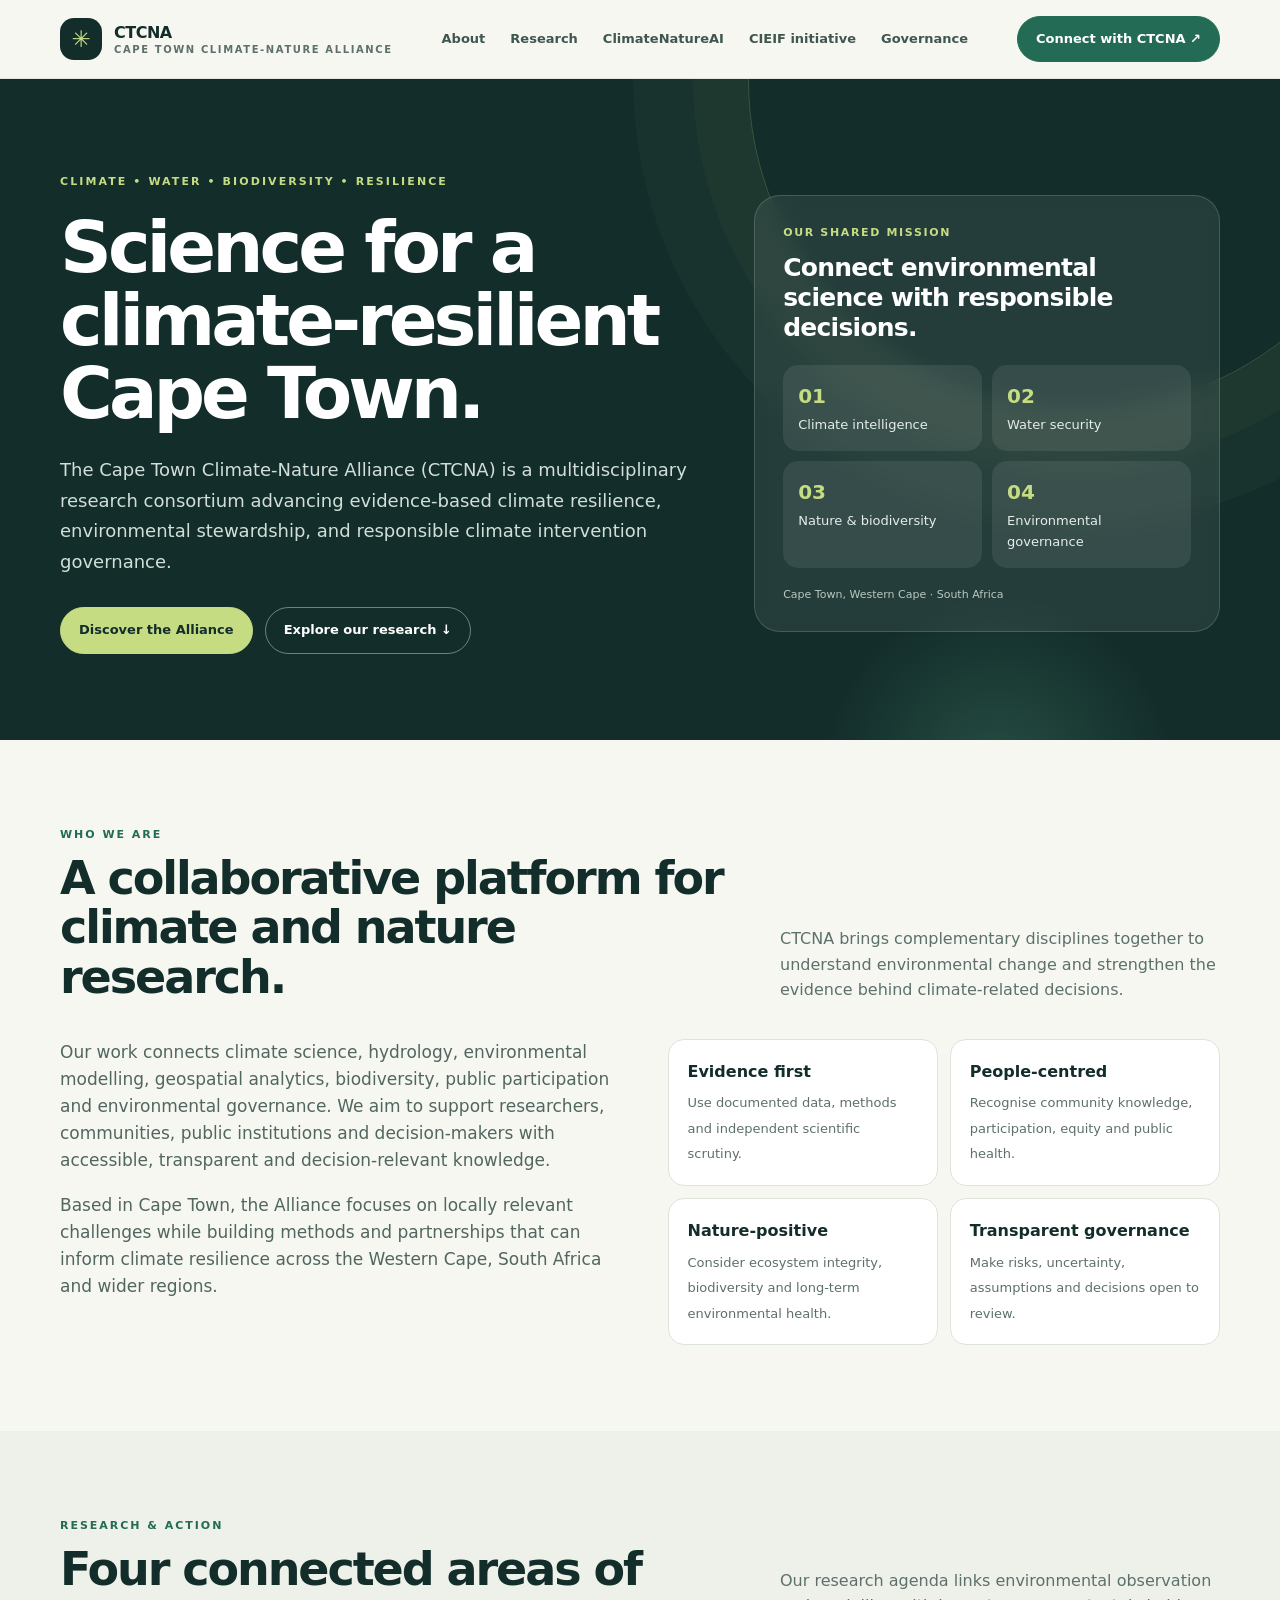
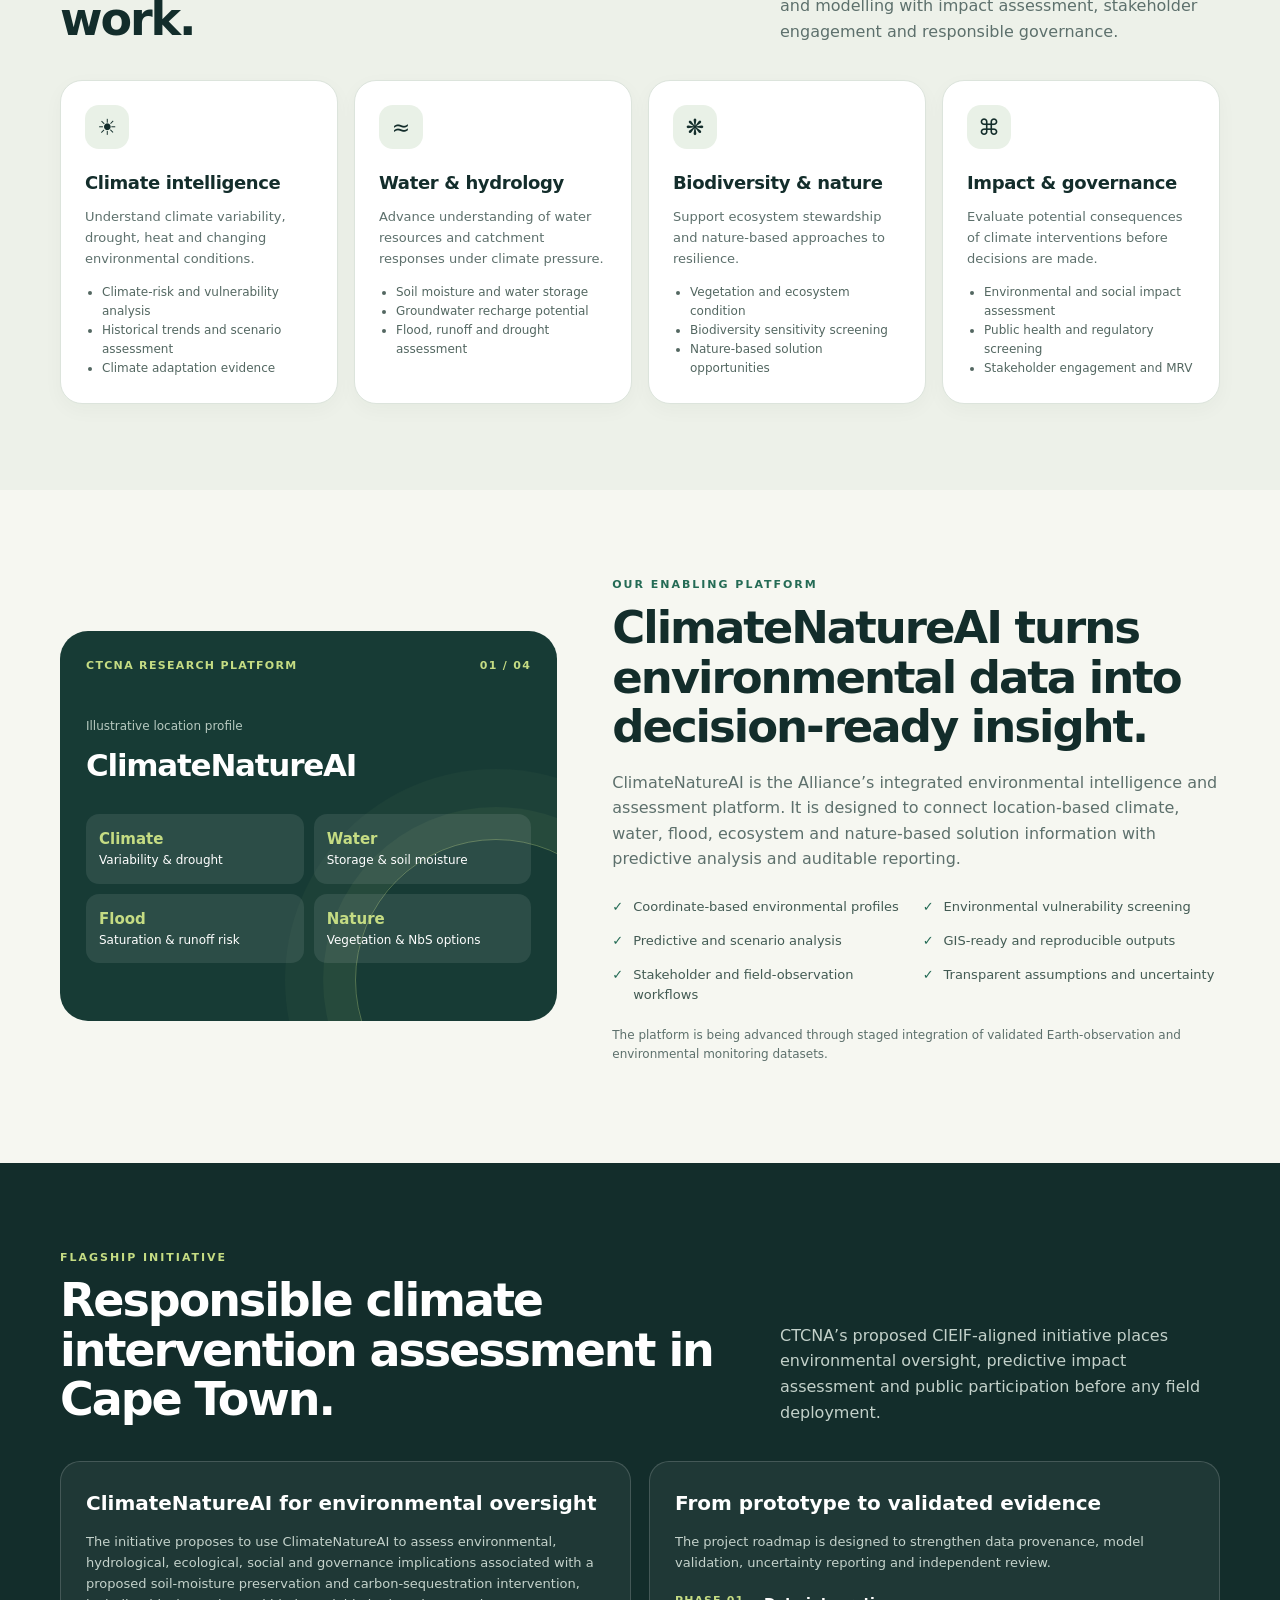
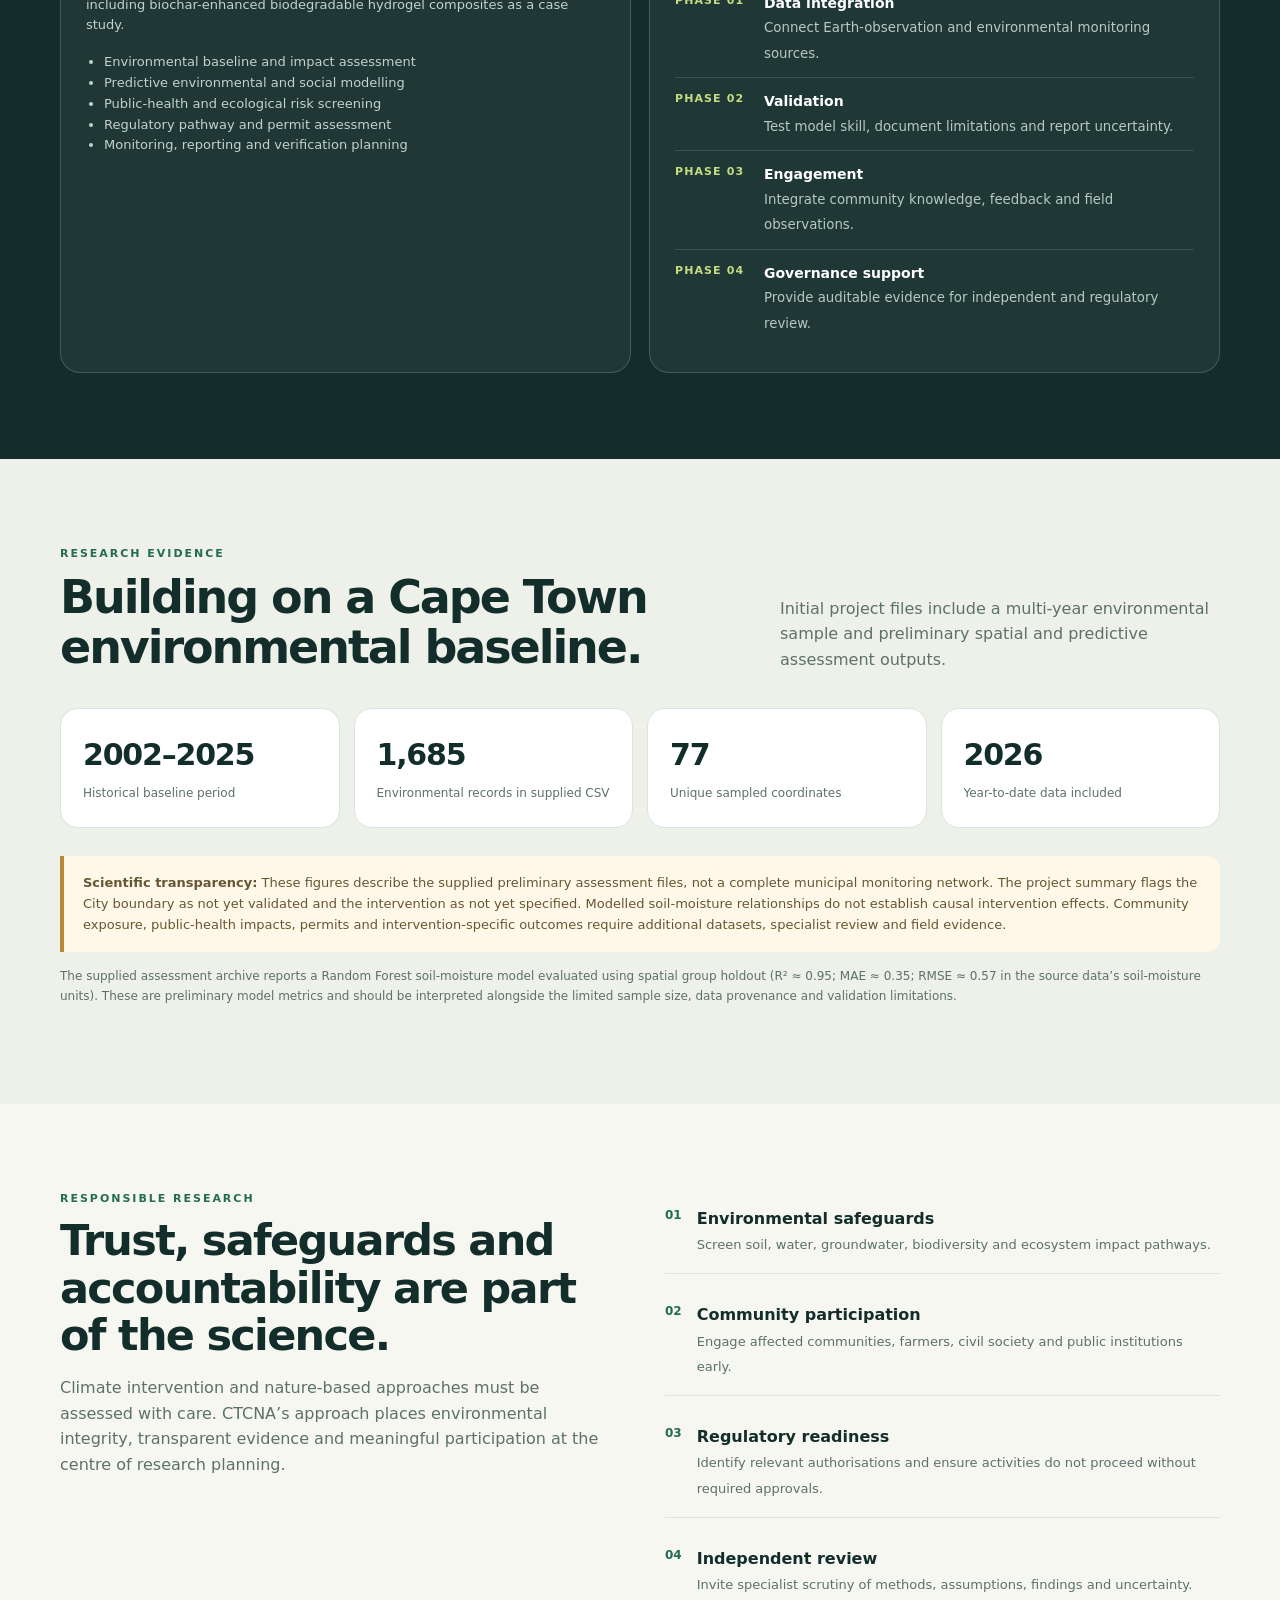
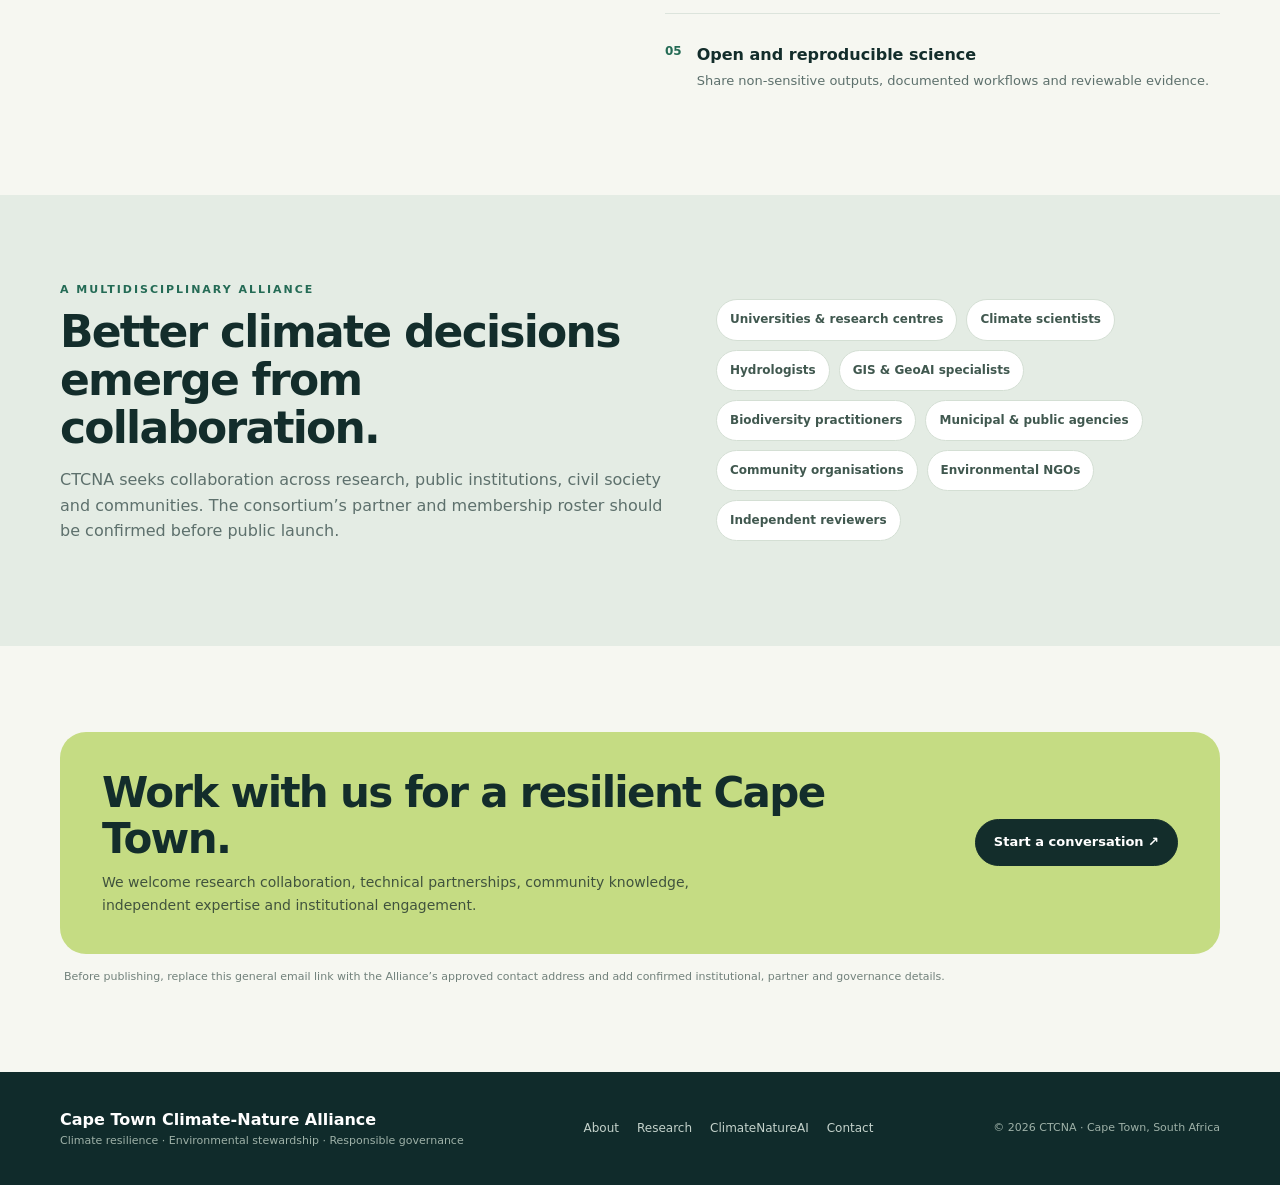
==== index.html @ d1947487 "Add files via upload" ====
<!DOCTYPE html>
<html lang="en">
<head>
<meta charset="utf-8">
<meta name="viewport" content="width=device-width, initial-scale=1">
<meta name="description" content="Cape Town Climate-Nature Alliance — multidisciplinary research for climate resilience, environmental stewardship and responsible climate intervention governance.">
<meta name="theme-color" content="#102b2b">
<title>Cape Town Climate-Nature Alliance (CTCNA)</title>
<link rel="stylesheet" href="style/style.css">
</head>
<body>
<header>
  <div class="container nav">
    <a class="brand" href="#home" aria-label="CTCNA home"><span class="brand-mark">✳</span><span>CTCNA<small>CAPE TOWN CLIMATE-NATURE ALLIANCE</small></span></a>
    <button class="menu-btn" id="menuBtn" aria-label="Open navigation" aria-expanded="false">☰</button>
    <nav class="navlinks" id="navLinks" aria-label="Main navigation">
      <a href="#about">About</a><a href="#research">Research</a><a href="#platform">ClimateNatureAI</a><a href="#project">CIEIF initiative</a><a href="#governance">Governance</a>
    </nav>
    <a class="nav-cta" href="#contact">Connect with CTCNA ↗</a>
  </div>
</header>

<main>
<section class="hero" id="home">
  <div class="container hero-grid">
    <div>
      <div class="eyebrow">Climate • Water • Biodiversity • Resilience</div>
      <h1>Science for a climate-resilient Cape Town.</h1>
      <p>The Cape Town Climate-Nature Alliance (CTCNA) is a multidisciplinary research consortium advancing evidence-based climate resilience, environmental stewardship, and responsible climate intervention governance.</p>
      <div class="hero-actions"><a class="btn light" href="#about">Discover the Alliance</a><a class="btn outline" href="#research">Explore our research ↓</a></div>
    </div>
    <aside class="hero-card" aria-label="Alliance focus areas">
      <div class="mini">Our shared mission</div>
      <h2>Connect environmental science with responsible decisions.</h2>
      <div class="orbit">
        <div><b>01</b>Climate intelligence</div><div><b>02</b>Water security</div>
        <div><b>03</b>Nature & biodiversity</div><div><b>04</b>Environmental governance</div>
      </div>
      <div class="hero-note">Cape Town, Western Cape · South Africa</div>
    </aside>
  </div>
</section>

<section id="about">
  <div class="container">
    <div class="section-head"><div><div class="section-kicker">Who we are</div><h2>A collaborative platform for climate and nature research.</h2></div><p>CTCNA brings complementary disciplines together to understand environmental change and strengthen the evidence behind climate-related decisions.</p></div>
    <div class="intro-grid">
      <div><p>Our work connects climate science, hydrology, environmental modelling, geospatial analytics, biodiversity, public participation and environmental governance. We aim to support researchers, communities, public institutions and decision-makers with accessible, transparent and decision-relevant knowledge.</p><p>Based in Cape Town, the Alliance focuses on locally relevant challenges while building methods and partnerships that can inform climate resilience across the Western Cape, South Africa and wider regions.</p></div>
      <div class="principles">
        <div class="principle"><b>Evidence first</b><span>Use documented data, methods and independent scientific scrutiny.</span></div>
        <div class="principle"><b>People-centred</b><span>Recognise community knowledge, participation, equity and public health.</span></div>
        <div class="principle"><b>Nature-positive</b><span>Consider ecosystem integrity, biodiversity and long-term environmental health.</span></div>
        <div class="principle"><b>Transparent governance</b><span>Make risks, uncertainty, assumptions and decisions open to review.</span></div>
      </div>
    </div>
  </div>
</section>

<section class="pillars" id="research">
  <div class="container">
    <div class="section-head"><div><div class="section-kicker">Research & action</div><h2>Four connected areas of work.</h2></div><p>Our research agenda links environmental observation and modelling with impact assessment, stakeholder engagement and responsible governance.</p></div>
    <div class="cards">
      <article class="card"><div class="card-icon">☀</div><h3>Climate intelligence</h3><p>Understand climate variability, drought, heat and changing environmental conditions.</p><ul><li>Climate-risk and vulnerability analysis</li><li>Historical trends and scenario assessment</li><li>Climate adaptation evidence</li></ul></article>
      <article class="card"><div class="card-icon">≈</div><h3>Water & hydrology</h3><p>Advance understanding of water resources and catchment responses under climate pressure.</p><ul><li>Soil moisture and water storage</li><li>Groundwater recharge potential</li><li>Flood, runoff and drought assessment</li></ul></article>
      <article class="card"><div class="card-icon">❋</div><h3>Biodiversity & nature</h3><p>Support ecosystem stewardship and nature-based approaches to resilience.</p><ul><li>Vegetation and ecosystem condition</li><li>Biodiversity sensitivity screening</li><li>Nature-based solution opportunities</li></ul></article>
      <article class="card"><div class="card-icon">⌘</div><h3>Impact & governance</h3><p>Evaluate potential consequences of climate interventions before decisions are made.</p><ul><li>Environmental and social impact assessment</li><li>Public health and regulatory screening</li><li>Stakeholder engagement and MRV</li></ul></article>
    </div>
  </div>
</section>

<section id="platform">
  <div class="container platform">
    <div class="platform-visual">
      <div class="visual-top"><span>CTCNA research platform</span><span>01 / 04</span></div>
      <div class="coordinate">Illustrative location profile<strong>ClimateNatureAI</strong></div>
      <div class="visual-grid">
        <div><b>Climate</b>Variability & drought</div><div><b>Water</b>Storage & soil moisture</div>
        <div><b>Flood</b>Saturation & runoff risk</div><div><b>Nature</b>Vegetation & NbS options</div>
      </div>
    </div>
    <div class="platform-copy">
      <div class="section-kicker">Our enabling platform</div>
      <h2>ClimateNatureAI turns environmental data into decision-ready insight.</h2>
      <p>ClimateNatureAI is the Alliance’s integrated environmental intelligence and assessment platform. It is designed to connect location-based climate, water, flood, ecosystem and nature-based solution information with predictive analysis and auditable reporting.</p>
      <div class="checklist">
        <div class="check"><i>✓</i><span>Coordinate-based environmental profiles</span></div>
        <div class="check"><i>✓</i><span>Environmental vulnerability screening</span></div>
        <div class="check"><i>✓</i><span>Predictive and scenario analysis</span></div>
        <div class="check"><i>✓</i><span>GIS-ready and reproducible outputs</span></div>
        <div class="check"><i>✓</i><span>Stakeholder and field-observation workflows</span></div>
        <div class="check"><i>✓</i><span>Transparent assumptions and uncertainty</span></div>
      </div>
      <p style="font-size:12px;margin-top:20px">The platform is being advanced through staged integration of validated Earth-observation and environmental monitoring datasets.</p>
    </div>
  </div>
</section>

<section class="project" id="project">
  <div class="container">
    <div class="section-head"><div><div class="section-kicker">Flagship initiative</div><h2>Responsible climate intervention assessment in Cape Town.</h2></div><p>CTCNA’s proposed CIEIF-aligned initiative places environmental oversight, predictive impact assessment and public participation before any field deployment.</p></div>
    <div class="project-grid">
      <div class="project-box">
        <h3>ClimateNatureAI for environmental oversight</h3>
        <p>The initiative proposes to use ClimateNatureAI to assess environmental, hydrological, ecological, social and governance implications associated with a proposed soil-moisture preservation and carbon-sequestration intervention, including biochar-enhanced biodegradable hydrogel composites as a case study.</p>
        <ul><li>Environmental baseline and impact assessment</li><li>Predictive environmental and social modelling</li><li>Public-health and ecological risk screening</li><li>Regulatory pathway and permit assessment</li><li>Monitoring, reporting and verification planning</li></ul>
      </div>
      <div class="project-box">
        <h3>From prototype to validated evidence</h3>
        <p>The project roadmap is designed to strengthen data provenance, model validation, uncertainty reporting and independent review.</p>
        <div class="phase-list">
          <div class="phase"><span>PHASE 01</span><div><b>Data integration</b><small>Connect Earth-observation and environmental monitoring sources.</small></div></div>
          <div class="phase"><span>PHASE 02</span><div><b>Validation</b><small>Test model skill, document limitations and report uncertainty.</small></div></div>
          <div class="phase"><span>PHASE 03</span><div><b>Engagement</b><small>Integrate community knowledge, feedback and field observations.</small></div></div>
          <div class="phase"><span>PHASE 04</span><div><b>Governance support</b><small>Provide auditable evidence for independent and regulatory review.</small></div></div>
        </div>
      </div>
    </div>
  </div>
</section>

<section class="evidence">
  <div class="container">
    <div class="section-head"><div><div class="section-kicker">Research evidence</div><h2>Building on a Cape Town environmental baseline.</h2></div><p>Initial project files include a multi-year environmental sample and preliminary spatial and predictive assessment outputs.</p></div>
    <div class="metrics">
      <div class="metric"><strong>2002–2025</strong><span>Historical baseline period</span></div>
      <div class="metric"><strong>1,685</strong><span>Environmental records in supplied CSV</span></div>
      <div class="metric"><strong>77</strong><span>Unique sampled coordinates</span></div>
      <div class="metric"><strong>2026</strong><span>Year-to-date data included</span></div>
    </div>
    <div class="notice"><b>Scientific transparency:</b> These figures describe the supplied preliminary assessment files, not a complete municipal monitoring network. The project summary flags the City boundary as not yet validated and the intervention as not yet specified. Modelled soil-moisture relationships do not establish causal intervention effects. Community exposure, public-health impacts, permits and intervention-specific outcomes require additional datasets, specialist review and field evidence.</div>
    <p class="evidence-foot">The supplied assessment archive reports a Random Forest soil-moisture model evaluated using spatial group holdout (R² ≈ 0.95; MAE ≈ 0.35; RMSE ≈ 0.57 in the source data’s soil-moisture units). These are preliminary model metrics and should be interpreted alongside the limited sample size, data provenance and validation limitations.</p>
  </div>
</section>

<section id="governance">
  <div class="container governance-grid">
    <div>
      <div class="section-kicker">Responsible research</div>
      <h2>Trust, safeguards and accountability are part of the science.</h2>
      <p>Climate intervention and nature-based approaches must be assessed with care. CTCNA’s approach places environmental integrity, transparent evidence and meaningful participation at the centre of research planning.</p>
    </div>
    <div class="governance-list">
      <div class="gov-item"><div class="gov-num">01</div><div><b>Environmental safeguards</b><span>Screen soil, water, groundwater, biodiversity and ecosystem impact pathways.</span></div></div>
      <div class="gov-item"><div class="gov-num">02</div><div><b>Community participation</b><span>Engage affected communities, farmers, civil society and public institutions early.</span></div></div>
      <div class="gov-item"><div class="gov-num">03</div><div><b>Regulatory readiness</b><span>Identify relevant authorisations and ensure activities do not proceed without required approvals.</span></div></div>
      <div class="gov-item"><div class="gov-num">04</div><div><b>Independent review</b><span>Invite specialist scrutiny of methods, assumptions, findings and uncertainty.</span></div></div>
      <div class="gov-item"><div class="gov-num">05</div><div><b>Open and reproducible science</b><span>Share non-sensitive outputs, documented workflows and reviewable evidence.</span></div></div>
    </div>
  </div>
</section>

<section class="partners">
  <div class="container partner-band">
    <div><div class="section-kicker">A multidisciplinary alliance</div><h2>Better climate decisions emerge from collaboration.</h2><p>CTCNA seeks collaboration across research, public institutions, civil society and communities. The consortium’s partner and membership roster should be confirmed before public launch.</p></div>
    <div class="partner-types"><span>Universities & research centres</span><span>Climate scientists</span><span>Hydrologists</span><span>GIS & GeoAI specialists</span><span>Biodiversity practitioners</span><span>Municipal & public agencies</span><span>Community organisations</span><span>Environmental NGOs</span><span>Independent reviewers</span></div>
  </div>
</section>

<section class="contact" id="contact">
  <div class="container">
    <div class="contact-panel">
      <div><h2>Work with us for a resilient Cape Town.</h2><p>We welcome research collaboration, technical partnerships, community knowledge, independent expertise and institutional engagement.</p></div>
      <a class="btn" href="mailto:?subject=CTCNA%20Research%20Collaboration&body=I%20would%20like%20to%20learn%20more%20about%20the%20Cape%20Town%20Climate-Nature%20Alliance.">Start a conversation ↗</a>
    </div>
    <p style="font-size:11px;color:#71817b;margin:14px 4px 0">Before publishing, replace this general email link with the Alliance’s approved contact address and add confirmed institutional, partner and governance details.</p>
  </div>
</section>
</main>

<footer>
  <div class="container footer-row">
    <div><div class="footer-brand">Cape Town Climate-Nature Alliance</div><div class="footer-small">Climate resilience · Environmental stewardship · Responsible governance</div></div>
    <div class="footer-links"><a href="#about">About</a><a href="#research">Research</a><a href="#platform">ClimateNatureAI</a><a href="#contact">Contact</a></div>
    <div class="footer-small">© <span id="year"></span> CTCNA · Cape Town, South Africa</div>
  </div>
</footer>
<script src="js/app.js" defer></script>
</body>
</html>
---- style/style.css ----
:root{--ink:#132d2b;--muted:#5d706c;--paper:#f6f7f1;--white:#fff;--green:#246b55;--lime:#c5dc83;--blue:#b9d9dc;--line:#dce4dc;--sand:#e9e4d4;--shadow:0 18px 50px rgba(13,43,38,.10);--radius:22px}
*{box-sizing:border-box}html{scroll-behavior:smooth}body{margin:0;background:var(--paper);color:var(--ink);font-family:Inter,ui-sans-serif,system-ui,-apple-system,BlinkMacSystemFont,"Segoe UI",sans-serif;line-height:1.6}a{color:inherit;text-decoration:none}button{font:inherit}.container{width:min(1160px,calc(100% - 44px));margin:auto}
header{position:sticky;top:0;z-index:20;background:rgba(246,247,241,.92);backdrop-filter:blur(14px);border-bottom:1px solid rgba(19,45,43,.09)}
.nav{height:78px;display:flex;align-items:center;justify-content:space-between;gap:24px}.brand{display:flex;align-items:center;gap:12px;font-weight:800;letter-spacing:-.03em}.brand-mark{width:42px;height:42px;border-radius:14px;background:var(--ink);display:grid;place-items:center;color:var(--lime);font-size:23px}.brand small{display:block;font-size:10px;letter-spacing:.16em;color:var(--muted);font-weight:700;margin-top:-3px}.navlinks{display:flex;align-items:center;gap:25px;font-size:13px;font-weight:650;color:#405650}.navlinks a:hover{color:var(--green)}.nav-cta,.btn{display:inline-flex;align-items:center;justify-content:center;padding:12px 18px;border-radius:999px;background:var(--green);color:white;font-weight:750;font-size:13px;border:1px solid var(--green);transition:.2s}.nav-cta:hover,.btn:hover{background:var(--ink);border-color:var(--ink);transform:translateY(-1px)}.menu-btn{display:none;background:none;border:0;color:var(--ink);font-size:25px}
.hero{position:relative;overflow:hidden;background:var(--ink);color:white;padding:94px 0 86px}.hero:before{content:"";position:absolute;width:660px;height:660px;border:1px solid rgba(197,220,131,.22);border-radius:50%;right:-130px;top:-330px;box-shadow:0 0 0 55px rgba(197,220,131,.035),0 0 0 115px rgba(197,220,131,.025)}.hero:after{content:"";position:absolute;width:360px;height:360px;border-radius:50%;background:radial-gradient(circle,rgba(81,151,119,.30),transparent 68%);right:8%;bottom:-210px}.hero-grid{position:relative;z-index:1;display:grid;grid-template-columns:1.15fr .85fr;gap:64px;align-items:center}.eyebrow{font-size:11px;text-transform:uppercase;letter-spacing:.19em;font-weight:800;color:var(--lime)}h1{font-size:clamp(42px,6vw,72px);line-height:1.02;letter-spacing:-.055em;margin:20px 0 24px;max-width:760px}.hero p{font-size:18px;line-height:1.7;color:#d2dfd9;max-width:660px;margin:0 0 30px}.hero-actions{display:flex;gap:12px;flex-wrap:wrap}.btn.light{background:var(--lime);color:var(--ink);border-color:var(--lime)}.btn.outline{background:transparent;border-color:rgba(255,255,255,.4);color:white}.hero-card{background:rgba(255,255,255,.075);border:1px solid rgba(255,255,255,.16);border-radius:26px;padding:28px;backdrop-filter:blur(10px)}.hero-card .mini{color:var(--lime);font-size:11px;text-transform:uppercase;letter-spacing:.15em;font-weight:800}.hero-card h2{font-size:25px;line-height:1.2;margin:12px 0 22px;letter-spacing:-.03em}.orbit{display:grid;grid-template-columns:1fr 1fr;gap:10px}.orbit div{padding:15px;border-radius:15px;background:rgba(255,255,255,.08);font-size:13px;color:#e4eee9}.orbit b{display:block;font-size:20px;color:var(--lime);margin-bottom:3px}.hero-note{font-size:11px;color:#b8c9c0;margin-top:18px}
section{padding:86px 0}.section-kicker{color:var(--green);font-size:11px;letter-spacing:.18em;text-transform:uppercase;font-weight:850}.section-head{display:flex;justify-content:space-between;align-items:end;gap:35px;margin-bottom:36px}.section-head h2{font-size:clamp(30px,4vw,46px);line-height:1.08;letter-spacing:-.045em;margin:10px 0 0;max-width:680px}.section-head p{color:var(--muted);max-width:440px;margin:0}.intro-grid{display:grid;grid-template-columns:1fr 1fr;gap:55px;align-items:start}.intro-grid p{font-size:17px;color:#526660;margin-top:0}.principles{display:grid;grid-template-columns:1fr 1fr;gap:12px}.principle{padding:19px;border:1px solid var(--line);border-radius:16px;background:white}.principle b{display:block;margin-bottom:5px}.principle span{font-size:13px;color:var(--muted)}
.pillars{background:#edf1e9}.cards{display:grid;grid-template-columns:repeat(4,1fr);gap:16px}.card{background:white;border:1px solid var(--line);border-radius:var(--radius);padding:24px;min-height:230px;box-shadow:0 6px 20px rgba(18,45,40,.035)}.card-icon{width:44px;height:44px;display:grid;place-items:center;border-radius:14px;background:#e9f1e7;font-size:22px;margin-bottom:20px}.card h3{font-size:18px;margin:0 0 9px;letter-spacing:-.02em}.card p{font-size:13px;color:var(--muted);margin:0}.card ul{padding-left:17px;margin:13px 0 0;font-size:12px;color:#536761}
.platform{display:grid;grid-template-columns:.9fr 1.1fr;gap:55px;align-items:center}.platform-visual{background:#173b35;border-radius:28px;padding:26px;color:white;min-height:390px;position:relative;overflow:hidden}.platform-visual:after{content:"";position:absolute;width:280px;height:280px;border:1px solid rgba(197,220,131,.35);border-radius:50%;right:-80px;bottom:-100px;box-shadow:0 0 0 32px rgba(197,220,131,.05),0 0 0 70px rgba(197,220,131,.035)}.visual-top{display:flex;justify-content:space-between;color:#c5dc83;font-size:11px;letter-spacing:.12em;text-transform:uppercase;font-weight:800}.coordinate{margin-top:42px;font-size:12px;color:#b7c9c0}.coordinate strong{display:block;font-size:31px;color:white;letter-spacing:-.04em;margin-top:5px}.visual-grid{display:grid;grid-template-columns:1fr 1fr;gap:10px;margin-top:24px;position:relative;z-index:1}.visual-grid div{padding:13px;background:rgba(255,255,255,.09);border-radius:13px;font-size:12px}.visual-grid b{display:block;color:var(--lime);font-size:15px}.platform-copy h2{font-size:clamp(30px,4vw,45px);letter-spacing:-.045em;line-height:1.1;margin:10px 0 18px}.platform-copy>p{color:var(--muted)}.checklist{display:grid;grid-template-columns:1fr 1fr;gap:13px;margin-top:25px}.check{display:flex;gap:10px;font-size:13px;color:#425a53}.check i{font-style:normal;color:var(--green);font-weight:900}
.project{background:var(--ink);color:white}.project .section-kicker{color:var(--lime)}.project .section-head p{color:#c3d1ca}.project-grid{display:grid;grid-template-columns:1fr 1fr;gap:18px}.project-box{border:1px solid rgba(255,255,255,.16);background:rgba(255,255,255,.055);border-radius:20px;padding:25px}.project-box h3{margin:0 0 10px;font-size:20px}.project-box p,.project-box li{color:#c4d2cb;font-size:13px}.project-box ul{padding-left:18px;margin-bottom:0}.phase-list{display:grid;gap:12px;margin-top:18px}.phase{display:grid;grid-template-columns:74px 1fr;gap:15px;padding-bottom:12px;border-bottom:1px solid rgba(255,255,255,.13)}.phase:last-child{border:0}.phase span{font-size:11px;color:var(--lime);font-weight:800;letter-spacing:.1em}.phase b{display:block;font-size:14px}.phase small{color:#b7c9c0}
.evidence{background:#edf1e9}.metrics{display:grid;grid-template-columns:repeat(4,1fr);gap:14px;margin:28px 0}.metric{background:white;border:1px solid var(--line);border-radius:18px;padding:22px}.metric strong{font-size:30px;letter-spacing:-.04em;display:block}.metric span{font-size:12px;color:var(--muted)}.notice{border-left:4px solid #b68a3a;background:#fff8e8;padding:17px 19px;border-radius:0 14px 14px 0;color:#675633;font-size:13px}.evidence-foot{font-size:12px;color:var(--muted);margin-top:15px}
.governance-grid{display:grid;grid-template-columns:1fr 1fr;gap:50px}.governance-grid h2{font-size:clamp(30px,4vw,43px);line-height:1.1;letter-spacing:-.04em;margin:10px 0 16px}.governance-grid p{color:var(--muted)}.governance-list{display:grid;gap:12px}.gov-item{display:flex;gap:15px;padding:16px 0;border-bottom:1px solid var(--line)}.gov-item:last-child{border:0}.gov-num{font-size:12px;color:var(--green);font-weight:900}.gov-item b{display:block}.gov-item span{font-size:13px;color:var(--muted)}
.partners{background:#e4ece4}.partner-band{display:grid;grid-template-columns:1.1fr .9fr;gap:40px;align-items:center}.partner-band h2{font-size:clamp(30px,4vw,44px);line-height:1.08;letter-spacing:-.04em;margin:10px 0}.partner-band p{color:var(--muted)}.partner-types{display:flex;flex-wrap:wrap;gap:9px}.partner-types span{background:white;border:1px solid #d4dfd4;padding:10px 13px;border-radius:999px;font-size:12px;font-weight:700;color:#40584f}
.contact{background:#f6f7f1}.contact-panel{background:var(--lime);border-radius:26px;padding:38px 42px;display:flex;justify-content:space-between;gap:30px;align-items:center}.contact-panel h2{font-size:clamp(28px,4vw,42px);letter-spacing:-.04em;line-height:1.1;margin:0 0 9px}.contact-panel p{margin:0;color:#40533d;max-width:600px;font-size:14px}.contact-panel .btn{background:var(--ink);border-color:var(--ink);white-space:nowrap}
footer{background:#102b2b;color:#c4d2cb;padding:35px 0}.footer-row{display:flex;justify-content:space-between;gap:25px;align-items:center}.footer-brand{font-weight:800;color:white}.footer-small{font-size:11px;color:#9eb1a8}.footer-links{display:flex;gap:18px;font-size:12px}.footer-links a:hover{color:var(--lime)}
@media(max-width:900px){.hero-grid,.platform,.intro-grid,.governance-grid,.partner-band{grid-template-columns:1fr}.hero-grid{gap:35px}.cards{grid-template-columns:repeat(2,1fr)}.section-head{display:block}.section-head p{margin-top:15px}.hero-card{max-width:600px}.platform-visual{min-height:330px}.contact-panel{align-items:flex-start;flex-direction:column}}
@media(max-width:650px){.container{width:min(100% - 30px,1160px)}.nav{height:68px}.menu-btn{display:block}.navlinks{display:none;position:absolute;top:68px;left:0;right:0;padding:20px 22px 24px;background:var(--paper);border-bottom:1px solid var(--line);flex-direction:column;align-items:flex-start;gap:17px}.navlinks.open{display:flex}.nav-cta{display:none}.hero{padding:70px 0 62px}.hero p{font-size:16px}.hero-card{padding:21px}.cards{grid-template-columns:1fr}.card{min-height:auto}.metrics{grid-template-columns:1fr 1fr}.checklist{grid-template-columns:1fr}.project-grid{grid-template-columns:1fr}.contact-panel{padding:28px 23px}.footer-row{align-items:flex-start;flex-direction:column}.orbit{gap:8px}.orbit div{padding:12px}}
@media(prefers-reduced-motion:reduce){html{scroll-behavior:auto}*{transition:none!important}}
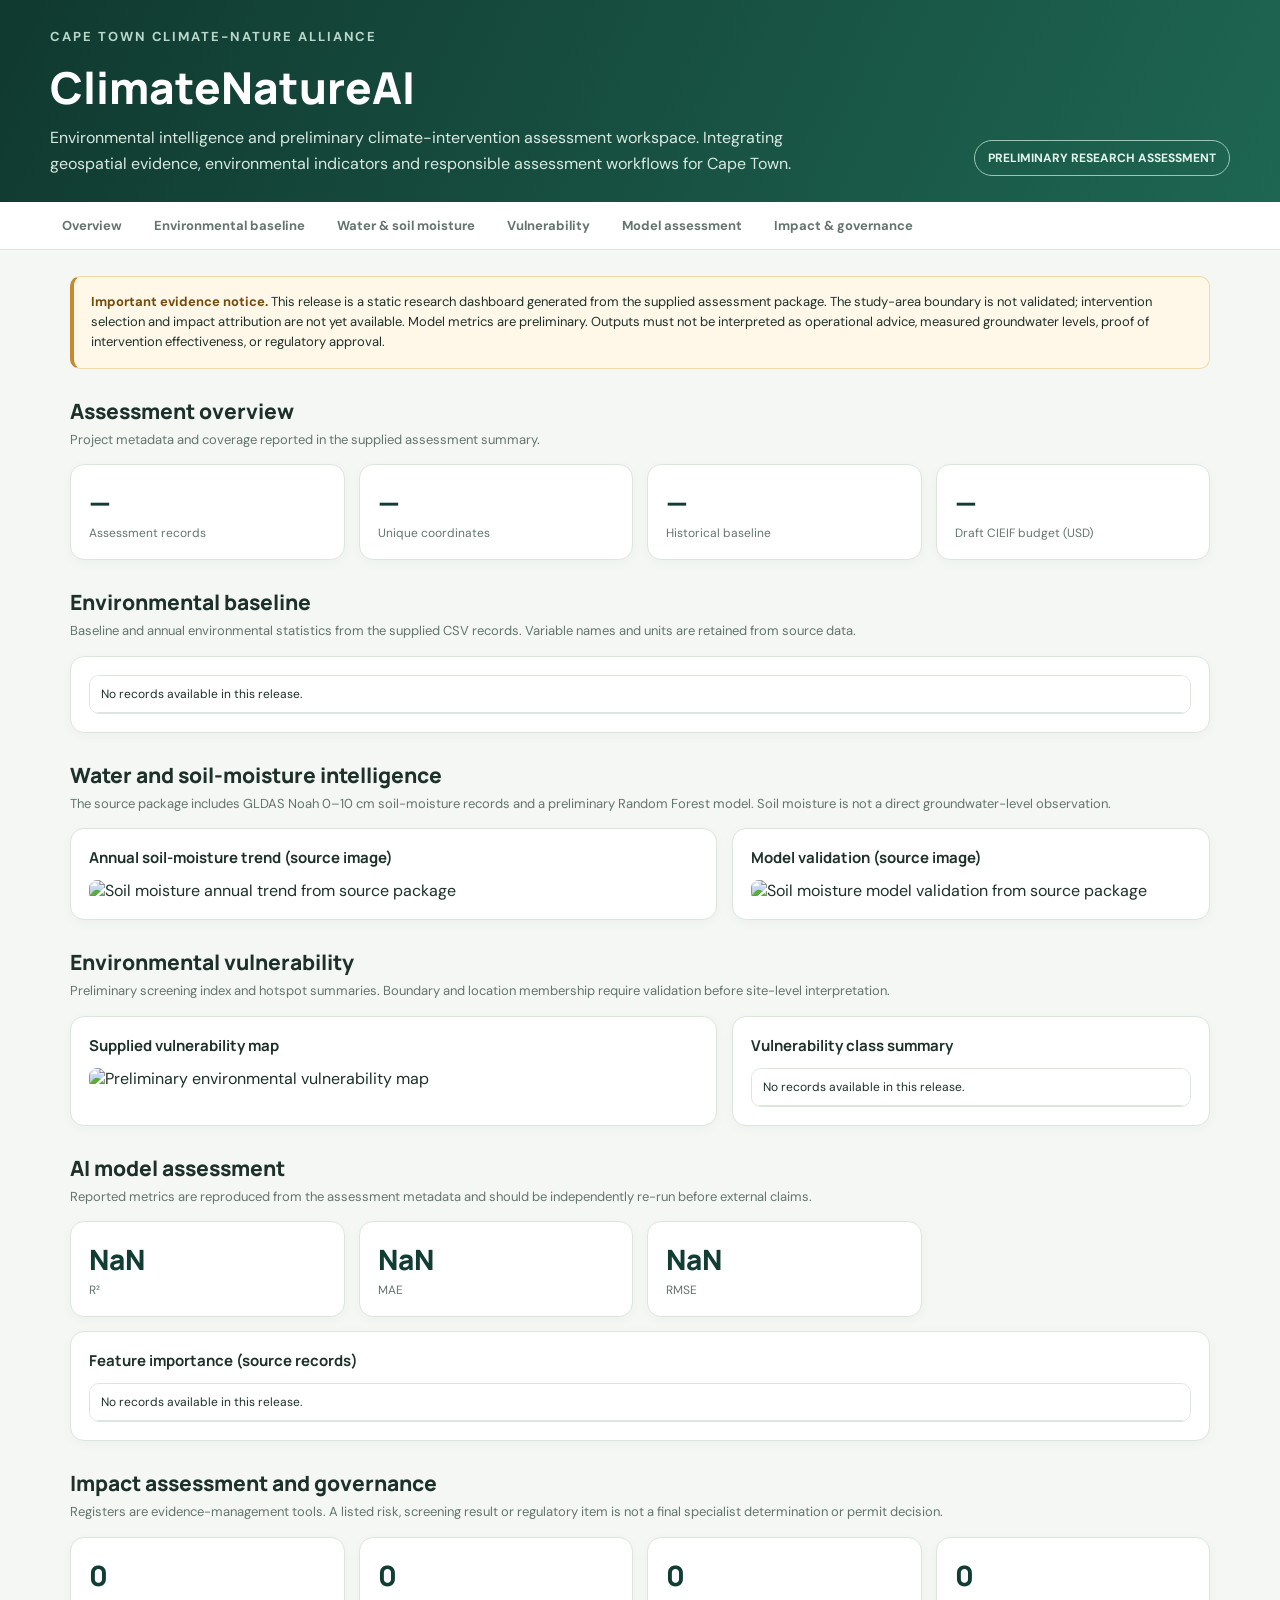
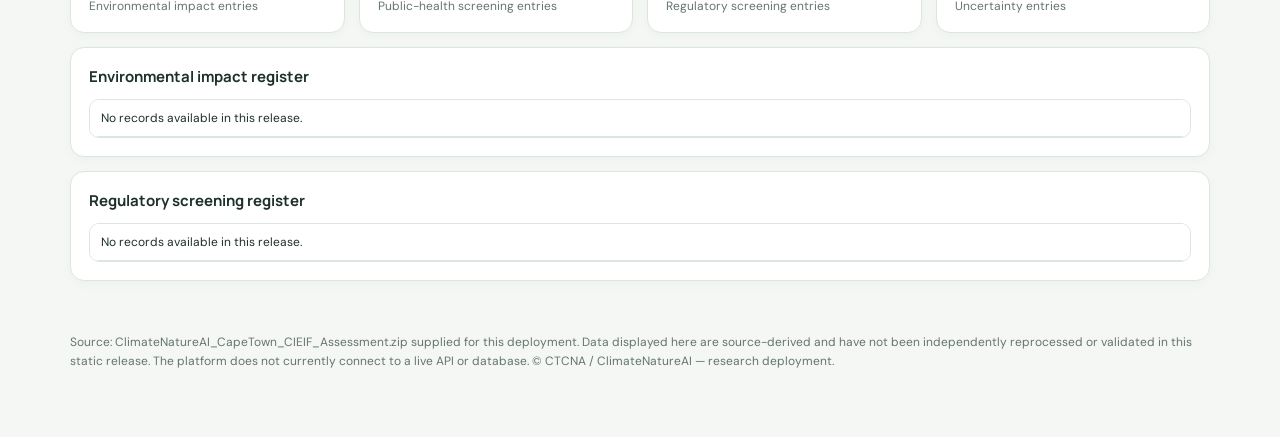
==== commit 4ad97d9d: "Add files via upload" ====
--- a/index.html
+++ b/index.html
@@ -1,179 +1,65 @@
-<!DOCTYPE html>
+<!doctype html>
 <html lang="en">
 <head>
-<meta charset="utf-8">
-<meta name="viewport" content="width=device-width, initial-scale=1">
-<meta name="description" content="Cape Town Climate-Nature Alliance — multidisciplinary research for climate resilience, environmental stewardship and responsible climate intervention governance.">
-<meta name="theme-color" content="#102b2b">
-<title>Cape Town Climate-Nature Alliance (CTCNA)</title>
-<link rel="stylesheet" href="style/style.css">
+<meta charset="utf-8"><meta name="viewport" content="width=device-width, initial-scale=1">
+<title>ClimateNatureAI | CTCNA Environmental Assessment</title>
+<meta name="description" content="Preliminary environmental assessment workspace for the Cape Town Climate-Nature Alliance.">
+<link rel="preconnect" href="https://fonts.googleapis.com">
+<link href="https://fonts.googleapis.com/css2?family=DM+Sans:wght@400;500;600;700&family=Manrope:wght@600;700;800&display=swap" rel="stylesheet">
+<script src="https://cdn.jsdelivr.net/npm/chart.js"></script>
+<style>
+:root{--forest:#123d32;--green:#24765f;--teal:#42a58a;--ink:#1d302a;--muted:#64756e;--paper:#f4f7f4;--line:#dce6df;--white:#fff;--amber:#9b6414}
+*{box-sizing:border-box}body{margin:0;background:var(--paper);color:var(--ink);font-family:"DM Sans",sans-serif}header{background:linear-gradient(115deg,#10392f,#1e6652);color:#fff;padding:28px max(22px,calc((100vw - 1180px)/2)) 26px}
+.brand{font-size:13px;letter-spacing:.15em;text-transform:uppercase;color:#b9d8cb;font-weight:700}.hero{display:flex;justify-content:space-between;gap:24px;align-items:end;flex-wrap:wrap}.hero h1{font:800 clamp(28px,4vw,44px) Manrope;margin:12px 0 8px}.hero p{max-width:760px;color:#d9e9e1;line-height:1.6;margin:0}.status{border:1px solid #9bc8b6;border-radius:999px;padding:9px 13px;color:#e4f3eb;font-size:12px;font-weight:700}
+nav{background:#fff;border-bottom:1px solid var(--line);padding:0 max(22px,calc((100vw - 1180px)/2));display:flex;gap:8px;overflow:auto}nav a{padding:15px 12px;color:var(--muted);text-decoration:none;white-space:nowrap;font-size:13px;font-weight:700}nav a:hover{color:var(--green)}
+main{max-width:1180px;margin:26px auto;padding:0 20px}.notice{background:#fff8e9;border:1px solid #f0d9a9;border-left:4px solid #c48a2e;border-radius:10px;padding:15px 17px;line-height:1.55;margin-bottom:20px;font-size:13px}.notice strong{color:#754a0c}
+.grid{display:grid;grid-template-columns:repeat(4,1fr);gap:14px}.metric,.panel{background:#fff;border:1px solid var(--line);border-radius:14px;padding:18px;box-shadow:0 3px 12px #173d2b08}.metric .value{font:800 28px Manrope;color:var(--forest)}.metric .label{font-size:12px;color:var(--muted);margin-top:4px}.section{margin:28px 0}.section h2{font:800 21px Manrope;margin:0 0 5px}.sub{color:var(--muted);font-size:13px;margin:0 0 15px;line-height:1.5}.two{display:grid;grid-template-columns:1.15fr .85fr;gap:15px}.panel h3{font:700 15px Manrope;margin:0 0 12px}.panel img{max-width:100%;height:auto;border-radius:8px}.chart-wrap{height:300px}.table-wrap{overflow:auto;max-height:430px;border:1px solid var(--line);border-radius:10px}table{border-collapse:collapse;width:100%;font-size:12px;background:white}th,td{padding:10px 11px;border-bottom:1px solid var(--line);text-align:left;vertical-align:top}th{background:#edf4ef;color:#28483b;position:sticky;top:0}td{max-width:320px;overflow-wrap:anywhere}.tag{display:inline-block;padding:5px 8px;border-radius:99px;background:#edf5f0;color:#24634f;font-size:11px;font-weight:700}.muted{color:var(--muted)}.footer{padding:24px 0 40px;color:var(--muted);font-size:12px;line-height:1.6}
+@media(max-width:850px){.grid{grid-template-columns:repeat(2,1fr)}.two{grid-template-columns:1fr}}@media(max-width:480px){.grid{grid-template-columns:1fr 1fr}.metric{padding:13px}.metric .value{font-size:22px}}
+</style>
 </head>
 <body>
-<header>
-  <div class="container nav">
-    <a class="brand" href="#home" aria-label="CTCNA home"><span class="brand-mark">✳</span><span>CTCNA<small>CAPE TOWN CLIMATE-NATURE ALLIANCE</small></span></a>
-    <button class="menu-btn" id="menuBtn" aria-label="Open navigation" aria-expanded="false">☰</button>
-    <nav class="navlinks" id="navLinks" aria-label="Main navigation">
-      <a href="#about">About</a><a href="#research">Research</a><a href="#platform">ClimateNatureAI</a><a href="#project">CIEIF initiative</a><a href="#governance">Governance</a>
-    </nav>
-    <a class="nav-cta" href="#contact">Connect with CTCNA ↗</a>
-  </div>
-</header>
-
+<header><div class="brand">Cape Town Climate-Nature Alliance</div><div class="hero"><div><h1>ClimateNatureAI</h1><p>Environmental intelligence and preliminary climate-intervention assessment workspace. Integrating geospatial evidence, environmental indicators and responsible assessment workflows for Cape Town.</p></div><div class="status">PRELIMINARY RESEARCH ASSESSMENT</div></div></header>
+<nav><a href="#overview">Overview</a><a href="#baseline">Environmental baseline</a><a href="#water">Water & soil moisture</a><a href="#vulnerability">Vulnerability</a><a href="#model">Model assessment</a><a href="#governance">Impact & governance</a></nav>
 <main>
-<section class="hero" id="home">
-  <div class="container hero-grid">
-    <div>
-      <div class="eyebrow">Climate • Water • Biodiversity • Resilience</div>
-      <h1>Science for a climate-resilient Cape Town.</h1>
-      <p>The Cape Town Climate-Nature Alliance (CTCNA) is a multidisciplinary research consortium advancing evidence-based climate resilience, environmental stewardship, and responsible climate intervention governance.</p>
-      <div class="hero-actions"><a class="btn light" href="#about">Discover the Alliance</a><a class="btn outline" href="#research">Explore our research ↓</a></div>
-    </div>
-    <aside class="hero-card" aria-label="Alliance focus areas">
-      <div class="mini">Our shared mission</div>
-      <h2>Connect environmental science with responsible decisions.</h2>
-      <div class="orbit">
-        <div><b>01</b>Climate intelligence</div><div><b>02</b>Water security</div>
-        <div><b>03</b>Nature & biodiversity</div><div><b>04</b>Environmental governance</div>
-      </div>
-      <div class="hero-note">Cape Town, Western Cape · South Africa</div>
-    </aside>
-  </div>
-</section>
-
-<section id="about">
-  <div class="container">
-    <div class="section-head"><div><div class="section-kicker">Who we are</div><h2>A collaborative platform for climate and nature research.</h2></div><p>CTCNA brings complementary disciplines together to understand environmental change and strengthen the evidence behind climate-related decisions.</p></div>
-    <div class="intro-grid">
-      <div><p>Our work connects climate science, hydrology, environmental modelling, geospatial analytics, biodiversity, public participation and environmental governance. We aim to support researchers, communities, public institutions and decision-makers with accessible, transparent and decision-relevant knowledge.</p><p>Based in Cape Town, the Alliance focuses on locally relevant challenges while building methods and partnerships that can inform climate resilience across the Western Cape, South Africa and wider regions.</p></div>
-      <div class="principles">
-        <div class="principle"><b>Evidence first</b><span>Use documented data, methods and independent scientific scrutiny.</span></div>
-        <div class="principle"><b>People-centred</b><span>Recognise community knowledge, participation, equity and public health.</span></div>
-        <div class="principle"><b>Nature-positive</b><span>Consider ecosystem integrity, biodiversity and long-term environmental health.</span></div>
-        <div class="principle"><b>Transparent governance</b><span>Make risks, uncertainty, assumptions and decisions open to review.</span></div>
-      </div>
-    </div>
-  </div>
-</section>
-
-<section class="pillars" id="research">
-  <div class="container">
-    <div class="section-head"><div><div class="section-kicker">Research & action</div><h2>Four connected areas of work.</h2></div><p>Our research agenda links environmental observation and modelling with impact assessment, stakeholder engagement and responsible governance.</p></div>
-    <div class="cards">
-      <article class="card"><div class="card-icon">☀</div><h3>Climate intelligence</h3><p>Understand climate variability, drought, heat and changing environmental conditions.</p><ul><li>Climate-risk and vulnerability analysis</li><li>Historical trends and scenario assessment</li><li>Climate adaptation evidence</li></ul></article>
-      <article class="card"><div class="card-icon">≈</div><h3>Water & hydrology</h3><p>Advance understanding of water resources and catchment responses under climate pressure.</p><ul><li>Soil moisture and water storage</li><li>Groundwater recharge potential</li><li>Flood, runoff and drought assessment</li></ul></article>
-      <article class="card"><div class="card-icon">❋</div><h3>Biodiversity & nature</h3><p>Support ecosystem stewardship and nature-based approaches to resilience.</p><ul><li>Vegetation and ecosystem condition</li><li>Biodiversity sensitivity screening</li><li>Nature-based solution opportunities</li></ul></article>
-      <article class="card"><div class="card-icon">⌘</div><h3>Impact & governance</h3><p>Evaluate potential consequences of climate interventions before decisions are made.</p><ul><li>Environmental and social impact assessment</li><li>Public health and regulatory screening</li><li>Stakeholder engagement and MRV</li></ul></article>
-    </div>
-  </div>
-</section>
-
-<section id="platform">
-  <div class="container platform">
-    <div class="platform-visual">
-      <div class="visual-top"><span>CTCNA research platform</span><span>01 / 04</span></div>
-      <div class="coordinate">Illustrative location profile<strong>ClimateNatureAI</strong></div>
-      <div class="visual-grid">
-        <div><b>Climate</b>Variability & drought</div><div><b>Water</b>Storage & soil moisture</div>
-        <div><b>Flood</b>Saturation & runoff risk</div><div><b>Nature</b>Vegetation & NbS options</div>
-      </div>
-    </div>
-    <div class="platform-copy">
-      <div class="section-kicker">Our enabling platform</div>
-      <h2>ClimateNatureAI turns environmental data into decision-ready insight.</h2>
-      <p>ClimateNatureAI is the Alliance’s integrated environmental intelligence and assessment platform. It is designed to connect location-based climate, water, flood, ecosystem and nature-based solution information with predictive analysis and auditable reporting.</p>
-      <div class="checklist">
-        <div class="check"><i>✓</i><span>Coordinate-based environmental profiles</span></div>
-        <div class="check"><i>✓</i><span>Environmental vulnerability screening</span></div>
-        <div class="check"><i>✓</i><span>Predictive and scenario analysis</span></div>
-        <div class="check"><i>✓</i><span>GIS-ready and reproducible outputs</span></div>
-        <div class="check"><i>✓</i><span>Stakeholder and field-observation workflows</span></div>
-        <div class="check"><i>✓</i><span>Transparent assumptions and uncertainty</span></div>
-      </div>
-      <p style="font-size:12px;margin-top:20px">The platform is being advanced through staged integration of validated Earth-observation and environmental monitoring datasets.</p>
-    </div>
-  </div>
-</section>
-
-<section class="project" id="project">
-  <div class="container">
-    <div class="section-head"><div><div class="section-kicker">Flagship initiative</div><h2>Responsible climate intervention assessment in Cape Town.</h2></div><p>CTCNA’s proposed CIEIF-aligned initiative places environmental oversight, predictive impact assessment and public participation before any field deployment.</p></div>
-    <div class="project-grid">
-      <div class="project-box">
-        <h3>ClimateNatureAI for environmental oversight</h3>
-        <p>The initiative proposes to use ClimateNatureAI to assess environmental, hydrological, ecological, social and governance implications associated with a proposed soil-moisture preservation and carbon-sequestration intervention, including biochar-enhanced biodegradable hydrogel composites as a case study.</p>
-        <ul><li>Environmental baseline and impact assessment</li><li>Predictive environmental and social modelling</li><li>Public-health and ecological risk screening</li><li>Regulatory pathway and permit assessment</li><li>Monitoring, reporting and verification planning</li></ul>
-      </div>
-      <div class="project-box">
-        <h3>From prototype to validated evidence</h3>
-        <p>The project roadmap is designed to strengthen data provenance, model validation, uncertainty reporting and independent review.</p>
-        <div class="phase-list">
-          <div class="phase"><span>PHASE 01</span><div><b>Data integration</b><small>Connect Earth-observation and environmental monitoring sources.</small></div></div>
-          <div class="phase"><span>PHASE 02</span><div><b>Validation</b><small>Test model skill, document limitations and report uncertainty.</small></div></div>
-          <div class="phase"><span>PHASE 03</span><div><b>Engagement</b><small>Integrate community knowledge, feedback and field observations.</small></div></div>
-          <div class="phase"><span>PHASE 04</span><div><b>Governance support</b><small>Provide auditable evidence for independent and regulatory review.</small></div></div>
-        </div>
-      </div>
-    </div>
-  </div>
-</section>
-
-<section class="evidence">
-  <div class="container">
-    <div class="section-head"><div><div class="section-kicker">Research evidence</div><h2>Building on a Cape Town environmental baseline.</h2></div><p>Initial project files include a multi-year environmental sample and preliminary spatial and predictive assessment outputs.</p></div>
-    <div class="metrics">
-      <div class="metric"><strong>2002–2025</strong><span>Historical baseline period</span></div>
-      <div class="metric"><strong>1,685</strong><span>Environmental records in supplied CSV</span></div>
-      <div class="metric"><strong>77</strong><span>Unique sampled coordinates</span></div>
-      <div class="metric"><strong>2026</strong><span>Year-to-date data included</span></div>
-    </div>
-    <div class="notice"><b>Scientific transparency:</b> These figures describe the supplied preliminary assessment files, not a complete municipal monitoring network. The project summary flags the City boundary as not yet validated and the intervention as not yet specified. Modelled soil-moisture relationships do not establish causal intervention effects. Community exposure, public-health impacts, permits and intervention-specific outcomes require additional datasets, specialist review and field evidence.</div>
-    <p class="evidence-foot">The supplied assessment archive reports a Random Forest soil-moisture model evaluated using spatial group holdout (R² ≈ 0.95; MAE ≈ 0.35; RMSE ≈ 0.57 in the source data’s soil-moisture units). These are preliminary model metrics and should be interpreted alongside the limited sample size, data provenance and validation limitations.</p>
-  </div>
-</section>
-
-<section id="governance">
-  <div class="container governance-grid">
-    <div>
-      <div class="section-kicker">Responsible research</div>
-      <h2>Trust, safeguards and accountability are part of the science.</h2>
-      <p>Climate intervention and nature-based approaches must be assessed with care. CTCNA’s approach places environmental integrity, transparent evidence and meaningful participation at the centre of research planning.</p>
-    </div>
-    <div class="governance-list">
-      <div class="gov-item"><div class="gov-num">01</div><div><b>Environmental safeguards</b><span>Screen soil, water, groundwater, biodiversity and ecosystem impact pathways.</span></div></div>
-      <div class="gov-item"><div class="gov-num">02</div><div><b>Community participation</b><span>Engage affected communities, farmers, civil society and public institutions early.</span></div></div>
-      <div class="gov-item"><div class="gov-num">03</div><div><b>Regulatory readiness</b><span>Identify relevant authorisations and ensure activities do not proceed without required approvals.</span></div></div>
-      <div class="gov-item"><div class="gov-num">04</div><div><b>Independent review</b><span>Invite specialist scrutiny of methods, assumptions, findings and uncertainty.</span></div></div>
-      <div class="gov-item"><div class="gov-num">05</div><div><b>Open and reproducible science</b><span>Share non-sensitive outputs, documented workflows and reviewable evidence.</span></div></div>
-    </div>
-  </div>
-</section>
-
-<section class="partners">
-  <div class="container partner-band">
-    <div><div class="section-kicker">A multidisciplinary alliance</div><h2>Better climate decisions emerge from collaboration.</h2><p>CTCNA seeks collaboration across research, public institutions, civil society and communities. The consortium’s partner and membership roster should be confirmed before public launch.</p></div>
-    <div class="partner-types"><span>Universities & research centres</span><span>Climate scientists</span><span>Hydrologists</span><span>GIS & GeoAI specialists</span><span>Biodiversity practitioners</span><span>Municipal & public agencies</span><span>Community organisations</span><span>Environmental NGOs</span><span>Independent reviewers</span></div>
-  </div>
-</section>
-
-<section class="contact" id="contact">
-  <div class="container">
-    <div class="contact-panel">
-      <div><h2>Work with us for a resilient Cape Town.</h2><p>We welcome research collaboration, technical partnerships, community knowledge, independent expertise and institutional engagement.</p></div>
-      <a class="btn" href="mailto:?subject=CTCNA%20Research%20Collaboration&body=I%20would%20like%20to%20learn%20more%20about%20the%20Cape%20Town%20Climate-Nature%20Alliance.">Start a conversation ↗</a>
-    </div>
-    <p style="font-size:11px;color:#71817b;margin:14px 4px 0">Before publishing, replace this general email link with the Alliance’s approved contact address and add confirmed institutional, partner and governance details.</p>
-  </div>
-</section>
+<div class="notice"><strong>Important evidence notice.</strong> This release is a static research dashboard generated from the supplied assessment package. The study-area boundary is not validated; intervention selection and impact attribution are not yet available. Model metrics are preliminary. Outputs must not be interpreted as operational advice, measured groundwater levels, proof of intervention effectiveness, or regulatory approval.</div>
+<section id="overview" class="section"><h2>Assessment overview</h2><p class="sub">Project metadata and coverage reported in the supplied assessment summary.</p><div class="grid">
+<div class="metric"><div class="value" id="records">—</div><div class="label">Assessment records</div></div>
+<div class="metric"><div class="value" id="coords">—</div><div class="label">Unique coordinates</div></div>
+<div class="metric"><div class="value" id="period">—</div><div class="label">Historical baseline</div></div>
+<div class="metric"><div class="value" id="budget">—</div><div class="label">Draft CIEIF budget (USD)</div></div>
+</div></section>
+<section id="baseline" class="section"><h2>Environmental baseline</h2><p class="sub">Baseline and annual environmental statistics from the supplied CSV records. Variable names and units are retained from source data.</p><div class="panel"><div class="table-wrap"><table id="baseline-table"><thead></thead><tbody></tbody></table></div></div></section>
+<section id="water" class="section"><h2>Water and soil-moisture intelligence</h2><p class="sub">The source package includes GLDAS Noah 0–10 cm soil-moisture records and a preliminary Random Forest model. Soil moisture is not a direct groundwater-level observation.</p><div class="two"><div class="panel"><h3>Annual soil-moisture trend (source image)</h3><img src="assets/25_Soil_Moisture_Annual_Trend.png" alt="Soil moisture annual trend from source package"></div><div class="panel"><h3>Model validation (source image)</h3><img src="assets/24_Soil_Moisture_Model_Validation.png" alt="Soil moisture model validation from source package"></div></div></section>
+<section id="vulnerability" class="section"><h2>Environmental vulnerability</h2><p class="sub">Preliminary screening index and hotspot summaries. Boundary and location membership require validation before site-level interpretation.</p><div class="two"><div class="panel"><h3>Supplied vulnerability map</h3><img src="assets/23_CapeTown_Environmental_Vulnerability.png" alt="Preliminary environmental vulnerability map"></div><div class="panel"><h3>Vulnerability class summary</h3><div class="table-wrap"><table id="vulnerability-table"><thead></thead><tbody></tbody></table></div></div></div></section>
+<section id="model" class="section"><h2>AI model assessment</h2><p class="sub">Reported metrics are reproduced from the assessment metadata and should be independently re-run before external claims.</p><div class="grid" id="model-metrics"></div><div class="panel" style="margin-top:14px"><h3>Feature importance (source records)</h3><div class="table-wrap"><table id="feature-table"><thead></thead><tbody></tbody></table></div></div></section>
+<section id="governance" class="section"><h2>Impact assessment and governance</h2><p class="sub">Registers are evidence-management tools. A listed risk, screening result or regulatory item is not a final specialist determination or permit decision.</p><div class="grid">
+<div class="metric"><div class="value" id="impact-count">—</div><div class="label">Environmental impact entries</div></div>
+<div class="metric"><div class="value" id="health-count">—</div><div class="label">Public-health screening entries</div></div>
+<div class="metric"><div class="value" id="reg-count">—</div><div class="label">Regulatory screening entries</div></div>
+<div class="metric"><div class="value" id="uncertainty-count">—</div><div class="label">Uncertainty entries</div></div>
+</div><div class="panel" style="margin-top:14px"><h3>Environmental impact register</h3><div class="table-wrap"><table id="impact-table"><thead></thead><tbody></tbody></table></div></div><div class="panel" style="margin-top:14px"><h3>Regulatory screening register</h3><div class="table-wrap"><table id="reg-table"><thead></thead><tbody></tbody></table></div></div></section>
+<div class="footer">Source: ClimateNatureAI_CapeTown_CIEIF_Assessment.zip supplied for this deployment. Data displayed here are source-derived and have not been independently reprocessed or validated in this static release. The platform does not currently connect to a live API or database. © CTCNA / ClimateNatureAI — research deployment.</div>
 </main>
-
-<footer>
-  <div class="container footer-row">
-    <div><div class="footer-brand">Cape Town Climate-Nature Alliance</div><div class="footer-small">Climate resilience · Environmental stewardship · Responsible governance</div></div>
-    <div class="footer-links"><a href="#about">About</a><a href="#research">Research</a><a href="#platform">ClimateNatureAI</a><a href="#contact">Contact</a></div>
-    <div class="footer-small">© <span id="year"></span> CTCNA · Cape Town, South Africa</div>
-  </div>
-</footer>
-<script src="js/app.js" defer></script>
-</body>
-</html>+<script>
+const D='data/';
+async function load(name){try{const r=await fetch(D+name);if(!r.ok)throw new Error(r.status);return await r.json()}catch(e){return []}}
+function table(id,rows){const el=document.getElementById(id);if(!el||!rows?.length){if(el)el.innerHTML='<tbody><tr><td>No records available in this release.</td></tr></tbody>';return}const cols=Object.keys(rows[0]);el.innerHTML='<thead><tr>'+cols.map(c=>'<th>'+esc(c)+'</th>').join('')+'</tr></thead><tbody>'+rows.slice(0,150).map(r=>'<tr>'+cols.map(c=>'<td>'+esc(r[c])+'</td>').join('')+'</tr>').join('')+'</tbody>'}
+function esc(v){return String(v??'—').replace(/[&<>"']/g,c=>({'&':'&amp;','<':'&lt;','>':'&gt;','"':'&quot;',"'":'&#39;'}[c]))}
+(async()=>{
+const s=await load('assessment-summary.json');
+document.getElementById('records').textContent=(s.Total_Records??'—').toLocaleString();
+document.getElementById('coords').textContent=s.Unique_Coordinates??'—';
+document.getElementById('period').textContent=s.Historical_Baseline??'—';
+document.getElementById('budget').textContent=s.CIEIF_Budget_USD?'$'+Number(s.CIEIF_Budget_USD).toLocaleString():'—';
+const base=await load('baseline-statistics.json');table('baseline-table',base);
+const v=await load('vulnerability-classes.json');table('vulnerability-table',v);
+const f=await load('feature-importance.json');table('feature-table',f);
+const imp=await load('environmental-impact-register.json');table('impact-table',imp);document.getElementById('impact-count').textContent=imp.length;
+const reg=await load('regulatory-screening.json');table('reg-table',reg);document.getElementById('reg-count').textContent=reg.length;
+const health=await load('public-health-risk-register.json');document.getElementById('health-count').textContent=health.length;
+const unc=await load('uncertainty-assessment.json');document.getElementById('uncertainty-count').textContent=unc.length;
+const m=[['R²',s.Model_R2],['MAE',s.Model_MAE],['RMSE',s.Model_RMSE]];
+document.getElementById('model-metrics').innerHTML=m.map(x=>'<div class="metric"><div class="value">'+Number(x[1]).toFixed(4)+'</div><div class="label">'+x[0]+'</div></div>').join('');
+})();
+</script>
+</body></html>
